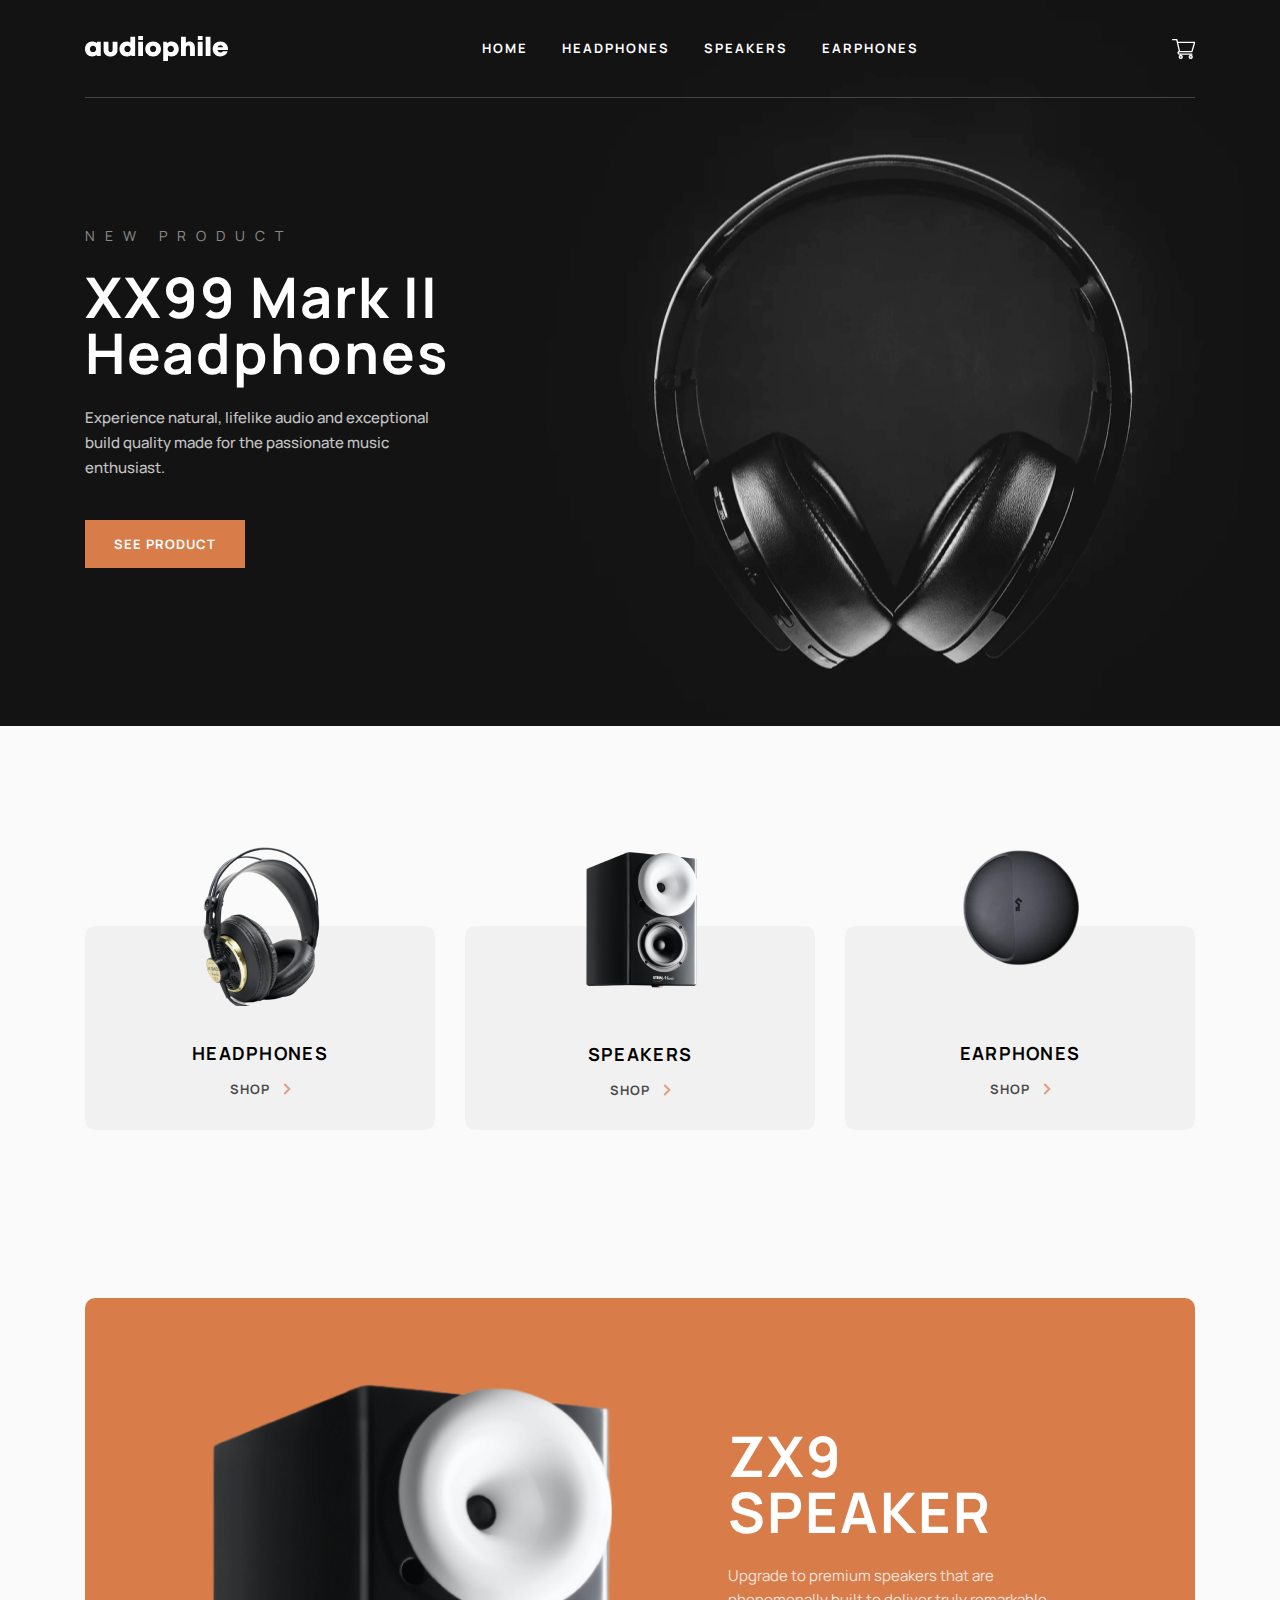
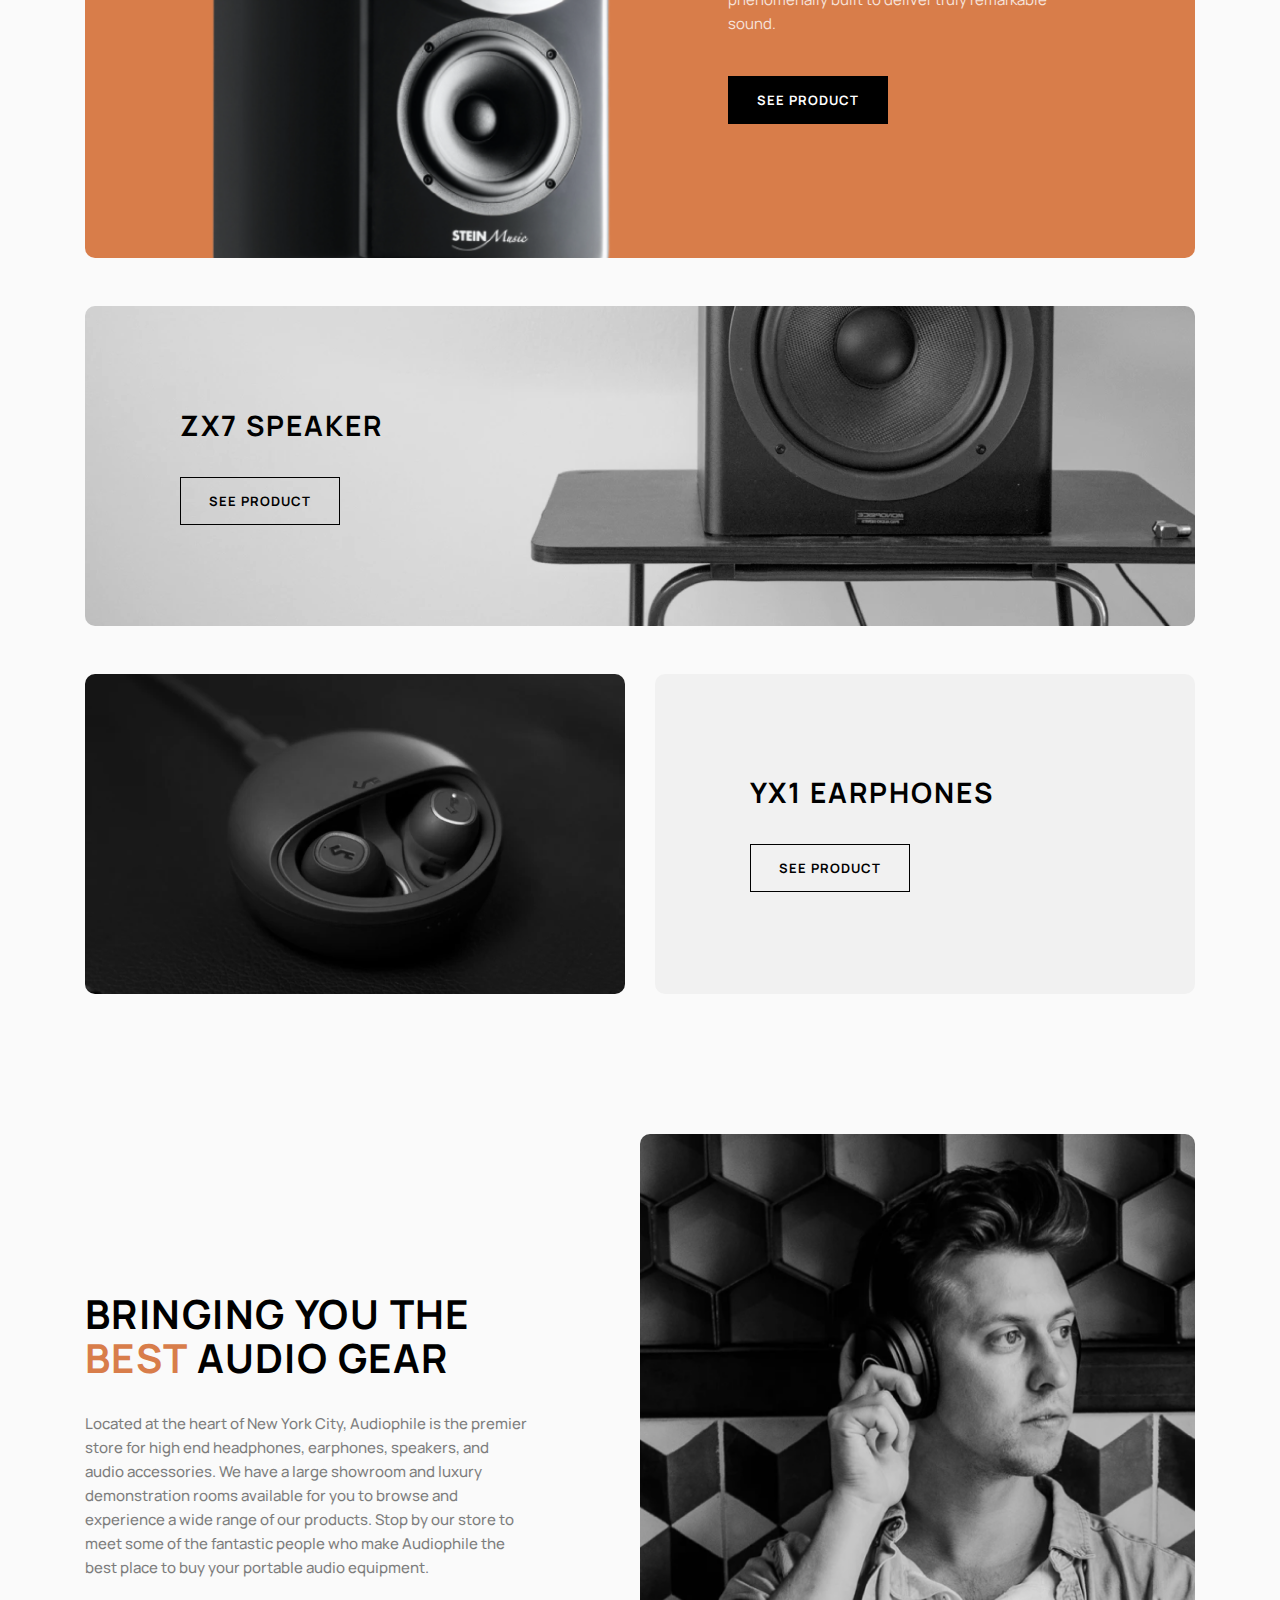
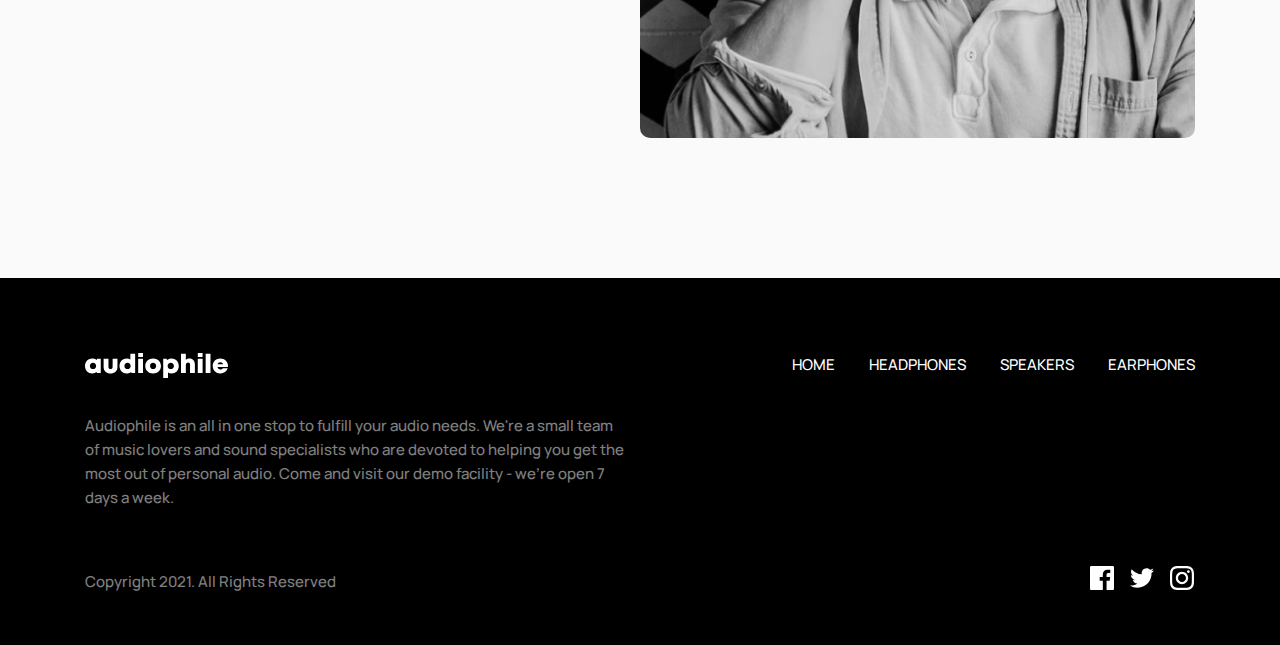
==== index.html @ 37e73914 "headphones page finished" ====
<!DOCTYPE html>
<html lang="en">
<head>
    <meta charset="UTF-8">
    <meta name="viewport" content="width=device-width, initial-scale=1.0">
    <title>Home</title>
    <link rel="stylesheet" href="./css/global.css">
    <link rel="stylesheet" href="./css/index.css">
</head>
<body>
    <!-- HEADER -->
    <header class="header">
        <div class="header-container container">
            <nav class="sitenav">
                <button class="hamburger-btn">
                    <img class="hamburger-btn-img" src="images/svg/hamburger-btn-img.svg" alt="" width="16" height="15" >
                </button>
                <a href="index.html" class="site-logo">
                    <img class="site-logo-img" src="images/svg/site-logo.svg" alt="site logo image" width="143" height="25">
                </a>
                <ul class="sitenav-list">
                    <li class="sitenav-item"><a href="#" class="sitenav-link">Home</a></li>
                    <li class="sitenav-item"><a href="./pages/Headphones/headphones.html" class="sitenav-link">Headphones</a></li>
                    <li class="sitenav-item"><a href="#" class="sitenav-link">Speakers</a></li>
                    <li class="sitenav-item"><a href="#" class="sitenav-link">Earphones</a></li>
                </ul>
                <button class="sitenav-btn">
                    <img src="images/svg/sitenav-btn-img.svg" alt="" width="23" height="20">
                </button>
            </nav>
            <hr class="site-divider">
            <div class="header-hero">
                <p class="header-hero-title">NEW PRODUCT</p>
                <h1 class="header-hero-heading">XX99 Mark II Headphones</h1>
                <p class="header-hero-text">Experience natural, lifelike audio and exceptional build quality made for the passionate music enthusiast.</p>
                <a href="#" class="header-hero-btn btn">See Product</a>
            </div>
        </div>
    </header>
    <!-- MAIN -->
    <main class="main">
        <div class="main-container container">
            <section class="cards">
                <div class="cards-item">
                    <img src="images/png/cards-headphones-img.png" alt="cards item image" class="cards-item-img">
                    <h6 class="cards-item-title">HEADPHONES</h6>
                    <a href="#" class="cards-item-btn shop-btn">Shop <img src="images/svg/shop-btn-arrow-img.svg" alt=""></a>
                </div>
                <div class="cards-item">
                    <img src="images/png/cards-speakers-img.png" alt="cards item image" class="cards-item-img">
                    <h6 class="cards-item-title">SPEAKERS</h6>
                    <a href="#" class="cards-item-btn shop-btn">Shop <img src="images/svg/shop-btn-arrow-img.svg" alt=""></a>
                </div>
                <div class="cards-item">
                    <img src="images/png/cards-earphones-img.png" alt="cards item image" class="cards-item-img">
                    <h6 class="cards-item-title">EARPHONES</h6>
                    <a href="#" class="cards-item-btn shop-btn">Shop <img src="images/svg/shop-btn-arrow-img.svg" alt=""></a>
                </div>
            </section>
            <section class="ZX9-speaker">
                <img class="ZX9-speaker-img" src="images/png/ZX9-speaker-img.png" alt=""  width="410" height="493">
                <div class="ZX9-speaker-content">
                   <h1 class="ZX9-speaker-content-title">ZX9 SPEAKER</h1> 
                   <p class="ZX9-speaker-content-text">Upgrade to premium speakers that are phenomenally built to deliver truly remarkable sound.</p>
                   <a href="#" class="ZX9-speaker-content-btn btn">See Product</a>
                </div>
            </section>
            <section class="ZX7-speaker">
                <h4 class="ZX7-speaker-title">ZX7 SPEAKER</h4>
                <a href="#" class="ZX7-speaker-btn btn">See Product</a>
            </section>
            <section class="YX1-earphones">
                <img class="YX1-earphones-img" src="images/png/YX1-earphones-img.png" alt="">
                <img class="YX1-earphones-img-small" src="images/png/YX1-earphones-img-small.png" alt="">
                <div class="YX1-earphones-content">
                    <h4 class="YX1-earphones-title">YX1 EARPHONES</h4>
                    <a href="#" class="YX1-earphones-btn btn">See Product</a>
                </div>
            </section>
            <section class="best-audio-gear">
                <div class="best-audio-gear-content">
                    <h2 class="best-audio-gear-content-title">Bringing you the <span>best</span> audio gear</h2>
                    <p class="best-audio-gear-content-text">Located at the heart of New York City, Audiophile is the premier store for high end headphones, earphones, speakers, and audio accessories. We have a large showroom and luxury demonstration rooms available for you to browse and experience a wide range of our products. Stop by our store to meet some of the fantastic people who make Audiophile the best place to buy your portable audio equipment.</p>
                </div>
                <img src="images/png/best-audio-gear-img.png" alt="" class="best-audio-gear-img">
                <img src="images/png/best-audio-gear-tablet-img.png" alt="" class="best-audio-gear-tablet-img">
                <img src="images/png/best-audio-gear-mobile-img.png" alt="" class="best-audio-gear-mobile-img">
            </section>
        </div>
    </main>
    <!-- FOOTER -->
    <footer class="footer">
        <div class="footer-container container">
            <nav class="footernav">
                <a href="#" class="footer-logo">
                    <img src="./images/svg/footer-logo.svg" alt="">
                </a>
                <ul class="footernav-list">
                    <li class="footernav-item"><a href="index.html" class="footer-link">HOME</a></li>
                    <li class="footernav-item"><a href="./pages/Headphones/headphones.html" class="footer-link">HEADPHONES</a></li>
                    <li class="footernav-item"><a href="#" class="footer-link">SPEAKERS</a></li>
                    <li class="footernav-item"><a href="#" class="footer-link">EARPHONES</a></li>
                </ul>
            </nav>
            <p class="footer-text">Audiophile is an all in one stop to fulfill your audio needs. We're a small team of music lovers and sound specialists who are devoted to helping you get the most out of personal audio. Come and visit our demo facility - we’re open 7 days a week.</p>
            <div class="footer-bottom">
                <p class="footer-copyright">Copyright 2021. All Rights Reserved</p>
                <div class="footer-social">
                    <a href="#" class="footer-social-link">
                        <svg width="24" height="24" viewBox="0 0 24 24" fill="none" xmlns="http://www.w3.org/2000/svg">
                        <path d="M22.675 0H1.325C0.593 0 0 0.593 0 1.325V22.676C0 23.407 0.593 24 1.325 24H12.82V14.706H9.692V11.084H12.82V8.413C12.82 5.313 14.713 3.625 17.479 3.625C18.804 3.625 19.942 3.724 20.274 3.768V7.008L18.356 7.009C16.852 7.009 16.561 7.724 16.561 8.772V11.085H20.148L19.681 14.707H16.561V24H22.677C23.407 24 24 23.407 24 22.675V1.325C24 0.593 23.407 0 22.675 0Z" fill="white"/>
                        </svg>  
                    </a>
                    <a href="#" class="footer-social-link">
                        <svg width="24" height="20" viewBox="0 0 24 20" fill="none" xmlns="http://www.w3.org/2000/svg">
                        <path d="M24 2.55705C23.117 2.94905 22.168 3.21305 21.172 3.33205C22.189 2.72305 22.97 1.75805 23.337 0.608047C22.386 1.17205 21.332 1.58205 20.21 1.80305C19.313 0.846047 18.032 0.248047 16.616 0.248047C13.437 0.248047 11.101 3.21405 11.819 6.29305C7.728 6.08805 4.1 4.12805 1.671 1.14905C0.381 3.36205 1.002 6.25705 3.194 7.72305C2.388 7.69705 1.628 7.47605 0.965 7.10705C0.911 9.38805 2.546 11.522 4.914 11.997C4.221 12.185 3.462 12.229 2.69 12.081C3.316 14.037 5.134 15.46 7.29 15.5C5.22 17.123 2.612 17.848 0 17.54C2.179 18.937 4.768 19.752 7.548 19.752C16.69 19.752 21.855 12.031 21.543 5.10605C22.505 4.41105 23.34 3.54405 24 2.55705Z" fill="white"/>
                        </svg>
                    </a>
                    <a href="#" class="footer-social-link">
                        <svg width="24" height="24" viewBox="0 0 24 24" fill="none" xmlns="http://www.w3.org/2000/svg">
                        <path fill-rule="evenodd" clip-rule="evenodd" d="M12 0C8.741 0 8.333 0.014 7.053 0.072C2.695 0.272 0.273 2.69 0.073 7.052C0.014 8.333 0 8.741 0 12C0 15.259 0.014 15.668 0.072 16.948C0.272 21.306 2.69 23.728 7.052 23.928C8.333 23.986 8.741 24 12 24C15.259 24 15.668 23.986 16.948 23.928C21.302 23.728 23.73 21.31 23.927 16.948C23.986 15.668 24 15.259 24 12C24 8.741 23.986 8.333 23.928 7.053C23.732 2.699 21.311 0.273 16.949 0.073C15.668 0.014 15.259 0 12 0ZM12 2.163C15.204 2.163 15.584 2.175 16.85 2.233C20.102 2.381 21.621 3.924 21.769 7.152C21.827 8.417 21.838 8.797 21.838 12.001C21.838 15.206 21.826 15.585 21.769 16.85C21.62 20.075 20.105 21.621 16.85 21.769C15.584 21.827 15.206 21.839 12 21.839C8.796 21.839 8.416 21.827 7.151 21.769C3.891 21.62 2.38 20.07 2.232 16.849C2.174 15.584 2.162 15.205 2.162 12C2.162 8.796 2.175 8.417 2.232 7.151C2.381 3.924 3.896 2.38 7.151 2.232C8.417 2.175 8.796 2.163 12 2.163ZM5.838 12C5.838 8.597 8.597 5.838 12 5.838C15.403 5.838 18.162 8.597 18.162 12C18.162 15.404 15.403 18.163 12 18.163C8.597 18.163 5.838 15.403 5.838 12ZM12 16C9.791 16 8 14.21 8 12C8 9.791 9.791 8 12 8C14.209 8 16 9.791 16 12C16 14.21 14.209 16 12 16ZM16.965 5.595C16.965 4.8 17.61 4.155 18.406 4.155C19.201 4.155 19.845 4.8 19.845 5.595C19.845 6.39 19.201 7.035 18.406 7.035C17.61 7.035 16.965 6.39 16.965 5.595Z" fill="white"/>
                        </svg> 
                    </a>
                </div>
            </div>
        </div>
    </footer>

    <script src="js/app.js"></script>
</body>
</html>
---- css/global.css ----
/* noramlize m*/
/*! normalize.css v8.0.1 | MIT License | github.com/necolas/normalize.css */

/* Document
   ========================================================================== */

/**
 * 1. Correct the line height in all browsers.
 * 2. Prevent adjustments of font size after orientation changes in iOS.
 */

html {
  line-height: 1.15; /* 1 */
  -webkit-text-size-adjust: 100%; /* 2 */
}

/* Sections
     ========================================================================== */

/**
   * Remove the margin in all browsers.
   */

body {
  margin: 0;
}

/**
   * Render the `main` element consistently in IE.
   */

main {
  display: block;
}

/**
   * Correct the font size and margin on `h1` elements within `section` and
   * `article` contexts in Chrome, Firefox, and Safari.
   */

h1 {
  font-size: 2em;
  margin: 0.67em 0;
}

/* Grouping content
     ========================================================================== */

/**
   * 1. Add the correct box sizing in Firefox.
   * 2. Show the overflow in Edge and IE.
   */

hr {
  box-sizing: content-box; /* 1 */
  height: 0; /* 1 */
  overflow: visible; /* 2 */
}

/**
   * 1. Correct the inheritance and scaling of font size in all browsers.
   * 2. Correct the odd `em` font sizing in all browsers.
   */

pre {
  font-family: monospace, monospace; /* 1 */
  font-size: 1em; /* 2 */
}

/* Text-level semantics
     ========================================================================== */

/**
   * Remove the gray background on active links in IE 10.
   */

a {
  background-color: transparent;
}

/**
   * 1. Remove the bottom border in Chrome 57-
   * 2. Add the correct text decoration in Chrome, Edge, IE, Opera, and Safari.
   */

abbr[title] {
  border-bottom: none; /* 1 */
  text-decoration: underline; /* 2 */
  text-decoration: underline dotted; /* 2 */
}

/**
   * Add the correct font weight in Chrome, Edge, and Safari.
   */

b,
strong {
  font-weight: bolder;
}

/**
   * 1. Correct the inheritance and scaling of font size in all browsers.
   * 2. Correct the odd `em` font sizing in all browsers.
   */

code,
kbd,
samp {
  font-family: monospace, monospace; /* 1 */
  font-size: 1em; /* 2 */
}

/**
   * Add the correct font size in all browsers.
   */

small {
  font-size: 80%;
}

/**
   * Prevent `sub` and `sup` elements from affecting the line height in
   * all browsers.
   */

sub,
sup {
  font-size: 75%;
  line-height: 0;
  position: relative;
  vertical-align: baseline;
}

sub {
  bottom: -0.25em;
}

sup {
  top: -0.5em;
}

/* Embedded content
     ========================================================================== */

/**
   * Remove the border on images inside links in IE 10.
   */

img {
  border-style: none;
}

/* Forms
     ========================================================================== */

/**
   * 1. Change the font styles in all browsers.
   * 2. Remove the margin in Firefox and Safari.
   */

button,
input,
optgroup,
select,
textarea {
  font-family: inherit; /* 1 */
  font-size: 100%; /* 1 */
  line-height: 1.15; /* 1 */
  margin: 0; /* 2 */
}

/**
   * Show the overflow in IE.
   * 1. Show the overflow in Edge.
   */

button,
input {
  /* 1 */
  overflow: visible;
}

/**
   * Remove the inheritance of text transform in Edge, Firefox, and IE.
   * 1. Remove the inheritance of text transform in Firefox.
   */

button,
select {
  /* 1 */
  text-transform: none;
}

/**
   * Correct the inability to style clickable types in iOS and Safari.
   */

button,
[type="button"],
[type="reset"],
[type="submit"] {
  -webkit-appearance: button;
}

/**
   * Remove the inner border and padding in Firefox.
   */

button::-moz-focus-inner,
[type="button"]::-moz-focus-inner,
[type="reset"]::-moz-focus-inner,
[type="submit"]::-moz-focus-inner {
  border-style: none;
  padding: 0;
}

/**
   * Restore the focus styles unset by the previous rule.
   */

button:-moz-focusring,
[type="button"]:-moz-focusring,
[type="reset"]:-moz-focusring,
[type="submit"]:-moz-focusring {
  outline: 1px dotted ButtonText;
}

/**
   * Correct the padding in Firefox.
   */

fieldset {
  padding: 0.35em 0.75em 0.625em;
}

/**
   * 1. Correct the text wrapping in Edge and IE.
   * 2. Correct the color inheritance from `fieldset` elements in IE.
   * 3. Remove the padding so developers are not caught out when they zero out
   *    `fieldset` elements in all browsers.
   */

legend {
  box-sizing: border-box; /* 1 */
  color: inherit; /* 2 */
  display: table; /* 1 */
  max-width: 100%; /* 1 */
  padding: 0; /* 3 */
  white-space: normal; /* 1 */
}

/**
   * Add the correct vertical alignment in Chrome, Firefox, and Opera.
   */

progress {
  vertical-align: baseline;
}

/**
   * Remove the default vertical scrollbar in IE 10+.
   */

textarea {
  overflow: auto;
}

/**
   * 1. Add the correct box sizing in IE 10.
   * 2. Remove the padding in IE 10.
   */

[type="checkbox"],
[type="radio"] {
  box-sizing: border-box; /* 1 */
  padding: 0; /* 2 */
}

/**
   * Correct the cursor style of increment and decrement buttons in Chrome.
   */

[type="number"]::-webkit-inner-spin-button,
[type="number"]::-webkit-outer-spin-button {
  height: auto;
}

/**
   * 1. Correct the odd appearance in Chrome and Safari.
   * 2. Correct the outline style in Safari.
   */

[type="search"] {
  -webkit-appearance: textfield; /* 1 */
  outline-offset: -2px; /* 2 */
}

/**
   * Remove the inner padding in Chrome and Safari on macOS.
   */

[type="search"]::-webkit-search-decoration {
  -webkit-appearance: none;
}

/**
   * 1. Correct the inability to style clickable types in iOS and Safari.
   * 2. Change font properties to `inherit` in Safari.
   */

::-webkit-file-upload-button {
  -webkit-appearance: button; /* 1 */
  font: inherit; /* 2 */
}

/* Interactive
     ========================================================================== */

/*
   * Add the correct display in Edge, IE 10+, and Firefox.
   */

details {
  display: block;
}

/*
   * Add the correct display in all browsers.
   */

summary {
  display: list-item;
}

/* Misc
     ========================================================================== */

/**
   * Add the correct display in IE 10+.
   */

template {
  display: none;
}

/**
   * Add the correct display in IE 10.
   */

[hidden] {
  display: none;
}

/* GLOBAL CSS START */

/* manrope-regular - latin */
@font-face {
  font-display: swap;
  font-family: "Manrope";
  font-style: normal;
  font-weight: 400;
  src: url("../fonts/manrope-v14-latin-regular.woff2") format("woff2");
}
/* manrope-500 - latin */
@font-face {
  font-display: swap;
  font-family: "Manrope";
  font-style: normal;
  font-weight: 500;
  src: url("../fonts/manrope-v14-latin-500.woff2") format("woff2");
}
/* manrope-700 - latin */
@font-face {
  font-display: swap;
  font-family: "Manrope";
  font-style: normal;
  font-weight: 700;
  src: url("../fonts/manrope-v14-latin-700.woff2") format("woff2");
}

/* ROOT */

:root {
  --dark-brown-color: #d87d4a;
  --dark-black-color: #101010;
  --pink-color: #f1f1f1;
  --dark-white: #fafafa;
  --brown-color: #fbaf85;
  --white-color: #ffffff;
  --black-color: #000000;

  --main-fs: 1.5rem;
  --main-lh: 1.6;
  --main-font: "Manrope";

  --h1-fs: 5.6rem;
  --h1-lh: 1;
  --h1-fw: 700;
  --h1-ls: 2px;

  --h2-fs: 4rem;
  --h2-lh: 1.1;
  --h2-fw: 700;
  --h2-ls: 1.43px;

  --h3-fs: 3.2rem;
  --h3-lh: 1.1;
  --h3-fw: 700;
  --h3-ls: 1.14px;

  --h4-fs: 2.8rem;
  --h4-lh: 1.35;
  --h4-fw: 700;
  --h4-ls: 2px;

  --h5-fs: 2.4rem;
  --h5-lh: 1.3;
  --h5-fw: 700;
  --h5-ls: 1.71px;

  --h6-fs: 1.8rem;
  --h6-lh: 1.3;
  --h6-fw: 700;
  --h6-ls: 1.29px;
}

/* global pm*/
*::after,
*::before,
* {
  margin: 0;
  padding: 0;
  box-sizing: border-box;
}

html {
  height: 100%;
  font-size: 62.5%; /* 10px */
  scroll-behavior: smooth;
}

ul,
ol {
  list-style: none;
}

a {
  text-decoration: none;
  display: inline-block;
}

img {
  display: flex;
  object-fit: cover;
}

h1,
h2,
h3,
h4,
h5,
h6 {
  margin: 0;
}

h1 {
  font-size: var(--h1-fs);
  font-weight: var(--h1-fw);
  line-height: var(--h1-lh);
  letter-spacing: var(--h1-ls);
}

h2 {
  font-size: var(--h2-fs);
  font-weight: var(--h2-fw);
  line-height: var(--h2-lh);
  letter-spacing: var(--h2-ls);
}

h3 {
  font-size: var(--h3-fs);
  font-weight: var(--h3-fw);
  line-height: var(--h3-lh);
  letter-spacing: var(--h3-ls);
}

h4 {
  font-size: var(--h4-fs);
  font-weight: var(--h4-fw);
  line-height: var(--h4-lh);
  letter-spacing: var(--h4-ls);
}

h5 {
  font-size: var(--h5-fs);
  font-weight: var(--h5-fw);
  line-height: var(--h5-lh);
  letter-spacing: var(--h5-ls);
}

h6 {
  font-size: var(--h6-fs);
  font-weight: var(--h6-fw);
  line-height: var(--h6-lh);
  letter-spacing: var(--h6-ls);
}

body {
  height: 100%;
  display: flex;
  flex-direction: column;
  font-family: "Manrope", sans-serif;
  font-size: 1.5rem;
  line-height: 1.6;
  font-weight: 500;
  color: var(--black-color);
  background-color: var(--dark-white);
}

.container {
  width: 100%;
  max-width: 1210px;
  margin-left: auto;
  margin-right: auto;
  padding-left: 5rem;
  padding-right: 5rem;
}

.btn {
  display: flex;
  align-items: center;
  justify-content: center;
  width: 160px;
  height: 48px;
  font-size: 1.3rem;
  text-transform: uppercase;
  transition: 0.3s;
  font-weight: 700;
  line-height: 18px;
  letter-spacing: 1px;
  color: var(--white-color);
  border: 1px solid var(--white-color);
}

.shop-btn {
  font-family: "Manrope", sans-serif;
  font-size: 1.3rem;
  font-weight: 700;
  line-height: 18px;
  letter-spacing: 1px;
  color: var(--black-color);
  opacity: 70%;
  text-transform: uppercase;
  display: flex;
  align-items: center;
  justify-content: center;
  gap: 1.3rem;
  transition: 0.3s;
}

/* GLOBAL CSS END */

/* HEADER START */
.header {
  background-color: #131313;
  height: auto;
  margin-bottom: 20rem;
}

.site-divider {
  width: 100%;
  height: 1px;
  opacity: 0.2;
  color: #ffffff;
  background-color: var(--white-color);
  border: none;
  margin-bottom: 12.8rem;
}

.sitenav {
  display: flex;
  justify-content: space-between;
  align-items: center;
  padding: 3.6rem 0rem;
}

.sitenav-list {
  display: flex;
  gap: 3.4rem;
}

.hamburger-btn {
  background-color: transparent;
  border: none;
  cursor: pointer;
  display: none;
}

.sitenav-link {
  font-size: 1.3rem;
  font-weight: 700;
  line-height: 1.9;
  letter-spacing: 2px;
  color: var(--white-color);
  text-transform: uppercase;
  transition: 0.3s;
}

.sitenav-link:hover {
  color: var(--dark-brown-color);
}

.sitenav-btn {
  background-color: transparent;
  border: none;
  cursor: pointer;
}
/* HEADER END */

.active {
  color: var(--dark-brown-color);
}

/* Main start */

.cards {
  display: flex;
  justify-content: space-between;
  align-items: center;
  gap: 3rem;
  margin-bottom: 16.8rem;
}
.cards-item {
  width: 350px;
  height: 204px;
  top: 80px;
  background-color: var(--pink-color);
  text-align: center;
  border-radius: 1rem;
}

.cards-item-btn:hover{
  opacity: 1;
  color:var(--dark-brown-color) ;
}

.cards-item-img {
  margin: auto;
  margin-top: -8rem;
}

.cards .cards-item:nth-child(1) .cards-item-title {
  margin-top: 3.6rem;
  margin-bottom: 1.5rem;
}
.cards .cards-item:nth-child(2) .cards-item-title {
  margin-top: 5rem;
  margin-bottom: 1.5rem;
}
.cards .cards-item:nth-child(3) .cards-item-title {
  margin-top: 7rem;
  margin-bottom: 1.5rem;
}


.first-product-sample {
  display: flex;
  align-items: center;
  justify-content: space-between;
  margin-top: 10rem;
  margin-bottom: 10rem;
  gap: 2rem;
}

.first-product-sample-img-wrapper{
  display: flex;
  justify-content: center;
  align-items: center;
  border-radius: 1rem;
  width: 100%;
  max-width: 540px;
  height: 560px;
  background-color:var(--pink-color) ;
}

.first-product-sample-content-description {
  color: var(--dark-brown-color);
  font-size: 14px;
  font-weight: 400;
  letter-spacing: 10px;
  text-transform: uppercase;
  margin-bottom: 1.6rem;
}
.first-product-sample-content-title {
  width: 100%;
  max-width: 445px;
  margin-bottom: 3.2rem;
}
.first-product-sample-content-text {
  width: 100%;
  max-width: 445px;
  opacity: 0.5;
  margin-bottom: 5.5rem;
}
.first-product-sample-content-btn {
  background-color: var(--dark-brown-color);
}
.first-product-sample-content-btn:hover{
  background-color: var(--brown-color);
}

.margin-bottom{
  margin-bottom: 20rem;
}

.best-audio-gear {
  display: flex;
  justify-content: space-between;
  align-items: center;
  gap: 3rem;
  margin-bottom: 14rem;
}

.best-audio-gear-content-title {
  width: 100%;
  max-width: 400px;
  text-transform: uppercase;
  margin-bottom: 3.2rem;
}

.best-audio-gear-content-title span{
  color:var(--dark-brown-color) ;
}
.best-audio-gear-content-text {
  width: 100%;
  max-width: 445px;
  opacity: 0.5;
}
.best-audio-gear-img {
  border-radius: 1rem;
  width: 50%;
}

.best-audio-gear-tablet-img{
  display: none;
}

.best-audio-gear-mobile-img{
  display: none;
}

/* Main end */

/* FOOTER START */
.footer {
  background-color: var(--black-color);
}
.footer-container {
  padding-top: 7.5rem;
  padding-bottom: 4.8rem;
}
.footernav {
  display: flex;
  justify-content: space-between;
  margin-bottom: 3.6rem;
}

.footernav-list {
  display: flex;
  gap: 3.4rem;
}

.footer-link {
  color: var(--white-color);
  transition: 0.3s;
}

.footer-link:hover {
  color: var(--dark-brown-color);
}

.footer-text {
  color: var(--white-color);
  width: 100%;
  max-width: 540px;
  opacity: 0.5;
  margin-bottom: 5.6rem;
}

.footer-bottom {
  display: flex;
  align-items: center;
  justify-content: space-between;
}

.footer-social {
  width: 105px;
  display: flex;
  align-items: center;
  gap: 1.6rem;
}

.footer-social-link:hover svg path {
  fill: var(--dark-brown-color);
}

.footer-copyright {
  color: var(--white-color);
  opacity: 0.5;
  width: 100%;
  max-width: 540px;
}
/* FOOTER END */

@media screen and (max-width: 945px) {
  .first-product-sample-img-wrapper{
    width: 70%;
  }
}

@media screen and (max-width: 768px) {
  .container {
    padding-left: 4rem;
    padding-right: 4rem;
  }
  .sitenav {
    justify-content: left;
  }
  .sitenav-list {
    display: none;
  }
  .sitenav-btn {
    margin-left: auto;
  }
  .hamburger-btn {
    display: block;
    margin-right: 4.2rem;
  }
  .header-hero {
    display: flex;
    flex-direction: column;
    align-items: center;
  }
  .header-container {
    background-position: center center;
  }
  .header-hero-heading,
  .header-hero-title,
  .header-hero-text {
    text-align: center;
  }
  .cards{
    gap: 1rem;
  }
  .footer-container {
    padding-top: 6rem;
    padding-bottom: 4.6rem;
  }
  .footernav {
    flex-direction: column;
    gap: 3.2rem;
  }
  .footer-link {
    font-size: 1.3rem;
  }
  .footer-text {
    max-width: 689px;
  }
  .first-product-sample{
    flex-direction: column;
    margin: 6rem 0rem;
    gap: 5rem;
  }
  .column-reverse{
    flex-direction: column-reverse;
  }
  .first-product-sample-img-wrapper{
    width: 100%;
    max-width: 100%;
    height: 352px;
  }
  .first-product-sample-content{
    text-align: center;
  }
  .first-product-sample-content-title{
    margin: auto;
    margin-bottom: 3.2rem;
  }
  .first-product-sample-content-text{
    max-width: 572px;
    margin-bottom: 2.4rem;
  }
  .first-product-sample-content-btn{
    margin: auto;
  }
  .margin-bottom{
    margin-bottom: 20rem;
  }
  .best-audio-gear{
    flex-direction: column-reverse;
    margin-bottom: 9.6rem;
  }
  .best-audio-gear-img{
    display: none;
  }
  .best-audio-gear-tablet-img{
    display: block;
    width: 100%;
    border-radius: 1rem;
    margin-bottom: 2rem;
  }
  .best-audio-gear-content-title {
    width: 100%;
    max-width: 573px;
    text-align: center;
    margin: auto;
    margin-bottom: 3.2rem;
  }
  .best-audio-gear-content-text{
    text-align: center;
    margin: auto;
    max-width: 573px;
  }
}

@media screen and (max-width: 620px) {
  .cards{
    flex-direction: column;
  }
  .cards-item{
    margin-bottom: 10rem;
  }
}

@media screen and (max-width: 576px) {
  .container {
    padding-left: 2.5rem;
    padding-right: 2.5rem;
  }
}

@media screen and (max-width: 430px) {
  .cards{
    margin-bottom: 2rem;
  }
  .footer-container {
    padding-top: 5.2rem;
    padding-bottom: 3.8rem;
  }

  .footer-logo {
    margin-left: auto;
    margin-right: auto;
  }

  .footernav-list {
    flex-direction: column;
    gap: 1.6rem;
    text-align: center;
  }
  .footer-text {
    max-width: 327px;
    text-align: center;
    margin: auto;
    margin-bottom: 4.8rem;
  }
  .footer-bottom {
    flex-direction: column;
  }
  .footer-copyright {
    text-align: center;
    margin-bottom: 4.8rem;
  }
}

@media screen and (max-width: 405px) {
  .site-logo {
    margin-left: auto;
    margin-right: auto;
  }
  .cards-item{
    width: 100%;
  }
  .cards{
    margin-bottom: 5rem;
  }
  .best-audio-gear-tablet-img{
    display: none;
  }
  .best-audio-gear-mobile-img{
    border-radius: 1rem;
    display: block;
    margin-bottom: 3rem;
    width: 100%;
  }
  .best-audio-gear-content-title{
    font-size: 2.8rem;
  }
  .best-audio-gear-content-text{
    max-width: 327px;
  }
}
---- css/index.css ----
:root {
  --dark-brown-color: #d87d4a;
  --dark-black-color: #101010;
  --pink-color: #f1f1f1;
  --dark-white: #fafafa;
  --brown-color: #fbaf85;
  --white-color: #ffffff;
  --black-color: #000000;

  --main-fs: 1.5rem;
  --main-lh: 1.6;
  --main-font: "Manrope";

  --h1-fs: 5.6rem;
  --h1-lh: 1;
  --h1-fw: 700;
  --h1-ls: 2px;

  --h2-fs: 4rem;
  --h2-lh: 1.1;
  --h2-fw: 700;
  --h2-ls: 1.43px;

  --h3-fs: 3.2rem;
  --h3-lh: 1.1;
  --h3-fw: 700;
  --h3-ls: 1.14px;

  --h4-fs: 2.8rem;
  --h4-lh: 1.35;
  --h4-fw: 700;
  --h4-ls: 2px;

  --h5-fs: 2.4rem;
  --h5-lh: 1.3;
  --h5-fw: 700;
  --h5-ls: 1.71px;

  --h6-fs: 1.8rem;
  --h6-lh: 1.3;
  --h6-fw: 700;
  --h6-ls: 1.29px;
}

main {
  flex-grow: 1;
}

.header {
  background-color: #131313;
  height: auto;
  margin-bottom: 20rem;
}

.header-container {
  background: url(../images/png/header-hero-img.png);
  background-repeat: no-repeat;
  background-position: center right;
  padding-bottom: 15.8rem;
}

.header-hero-title {
  font-size: 1.4rem;
  font-weight: 400;
  line-height: 19px;
  letter-spacing: 10px;
  opacity: 0.5;
  color: var(--white-color);
  margin-bottom: 2.4rem;
}
.header-hero-heading {
  color: var(--white-color);
  width: 100%;
  max-width: 396px;
  margin-bottom: 2.4rem;
}
.header-hero-text {
  font-weight: 500;
  line-height: 25px;
  width: 100%;
  max-width: 349px;
  opacity: 75%;
  color: var(--white-color);
  margin-bottom: 4rem;
}
.header-hero-btn {
  background-color: var(--dark-brown-color);
  border: none;
  font-size: 1.3rem;
  font-weight: 700;
  line-height: 18px;
  letter-spacing: 1px;
  text-transform: uppercase;
  transition: 0.3s;
}

.header-hero-btn:hover {
  background-color: var(--brown-color);
}


.ZX9-speaker{
  display: flex;
  justify-content: space-evenly;
  width: 100%;
  height: 560px;
  background-color:var(--dark-brown-color) ;
  border-radius: 1rem;
  margin-bottom: 4.8rem;
}

.ZX9-speaker-img{
  margin-top: 6.7rem;
}

.ZX9-speaker-content{
  width: 100%;
  max-width: 350px;
  margin-top: 13rem;
}
.ZX9-speaker-content-title {
  color: var(--white-color);
  margin-bottom: 2.4rem;
}
.ZX9-speaker-content-text {
  opacity: 80%;
  color: var(--white-color);
  margin-bottom: 4rem;
  font-weight: 400;
}
.ZX9-speaker-content-btn {
  background-color: var(--black-color);
  border: none;
}

.ZX9-speaker-content-btn:hover{
  background-color: #4C4C4C;
}

.ZX7-speaker {
  width: 100%;
  height: 320px;
  background: url(../images/png/ZX7-speaker-bg.png);
  background-repeat: no-repeat;
  background-position: center;
  display: flex;
  flex-direction: column;
  border-radius: 1rem;
  justify-content: center;
  padding-left: 9.5rem;
  margin-bottom: 4.8rem;
}
.ZX7-speaker-title {
  margin-bottom: 3.2rem;
}
.ZX7-speaker-btn {
  border: 1px solid var(--black-color);
  color: var(--black-color);
}
.ZX7-speaker-btn:hover{
  background-color: var(--black-color);
  color: var(--white-color);
}

.YX1-earphones {
  display: flex;
  justify-content: space-between;
  margin-bottom: 14rem;
}
.YX1-earphones-img {
  border-radius: 1rem;
}

.YX1-earphones-img-small{
  display: none;
}

.YX1-earphones-content {
  width: 100%;
  max-width: 540px;
  height: 320px;
  background-color: var(--pink-color);
  border-radius: 1rem;
  padding-left: 9.5rem;
}
.YX1-earphones-title {
  margin-top: 10rem;
  margin-bottom: 3.2rem;
}
.YX1-earphones-btn {
  border: 1px solid var(--black-color);
  color: var(--black-color);
}
.YX1-earphones-btn:hover{
  background-color: var(--black-color);
  color: var(--white-color);
}


/* -----------------------------Responsive-------------------------- */




@media screen and (max-width: 1050px) {
  .YX1-earphones-img {
    display: none;
  }
  
  .YX1-earphones-img-small{
    display: block;
    margin-right: 3rem;
  }
  .YX1-earphones-content{
    padding-left: 4rem;
  }
}

@media screen and (max-width: 950px) {
  .ZX9-speaker{
    align-items: center;
  }
  .ZX9-speaker-img{
    width: 300px;
    height: 340px;
    margin-top: 0;
  }
  .ZX9-speaker-content{
    margin-top: 0px;
  }
}

@media screen and (max-width: 768px) {
  .sitenav {
    justify-content: left;
  }
  .sitenav-list {
    display: none;
  }
  .sitenav-btn {
    margin-left: auto;
  }
  .hamburger-btn {
    display: block;
    margin-right: 4.2rem;
  }
  .header-hero {
    display: flex;
    flex-direction: column;
    align-items: center;
  }
  .header-container {
    background-position: center center;
  }
  .header-hero-heading,
  .header-hero-title,
  .header-hero-text {
    text-align: center;
  }
  .cards{
    gap: 1rem;
  }
  .ZX9-speaker{
    height: 720px;
    flex-direction: column;
    justify-content: stretch;
  }
  .ZX9-speaker-img{
    width: 200px;
    height: 240px;
    margin-top: 5rem;
    margin-bottom: 6.4rem;
  }
  .ZX9-speaker-content{
    text-align: center;
  }
  .ZX9-speaker-content-btn{
    margin: auto;
  }
  .ZX7-speaker{
    background: url(../images/png/ZX7-speaker-tablet-bg.png);
    background-position: center;
    padding-left: 6.2rem;
  }
  .YX1-earphones-img-small{
    margin-right: 1rem;
  }
  .YX1-earphones-content{
    max-width: 100%;
    text-align: center;
    padding-left: 0;
  }
  .YX1-earphones-btn{
    margin: auto;
  }
  .YX1-earphones {
    margin-bottom: 9.6rem;
  }
}

@media screen and (max-width: 655px) {
  .YX1-earphones{
    flex-direction: column;
  }
  .YX1-earphones-img-small{
    display: none;
  }
  .YX1-earphones-img{
    display: block;
    margin-bottom: 2.4rem;
  }
}

@media screen and (max-width: 405px) {
  .site-logo{
    margin-left: auto;
    margin-right: auto;
  }
  .header-hero-heading {
    font-size: 3.6rem;
    letter-spacing: 2.2px;
  }
  .header-hero-text {
    margin-bottom: 2.8rem;
  }
  .cards-item{
    width: 100%;
  }
  .ZX9-speaker{
    height: 600px;
    margin-bottom: 2.4rem;
  }
  .ZX9-speaker-img{
    width: 172px;
    height: 207px;
    margin-top: 5rem;
    margin-bottom: 3.2rem;
  }
  .ZX9-speaker-content-title{
    font-size: 3.6rem;
    max-width: 200px;
    margin: auto;
    margin-bottom: 2.4rem;
  }
  .ZX9-speaker-content-text{
    max-width: 280px;
    margin: auto;
    margin-bottom: 2.4rem;
  }
  .ZX7-speaker{
    background: url(../images/png/ZX7-speaker-mobile-bg.png);
    background-position: center;
    background-repeat: no-repeat;
    background-size: cover;
    padding-left: 2.4rem;
  }
  .YX1-earphones-content{
    height: 200px;
  }
  .YX1-earphones-title{
    margin-top: 4rem;
  }
}

@media screen and (max-width: 375px) {
  .header-container {
    background-size: 580px 600px;
  }
  .header-divider {
    margin-bottom: 11.8rem;
  }
}
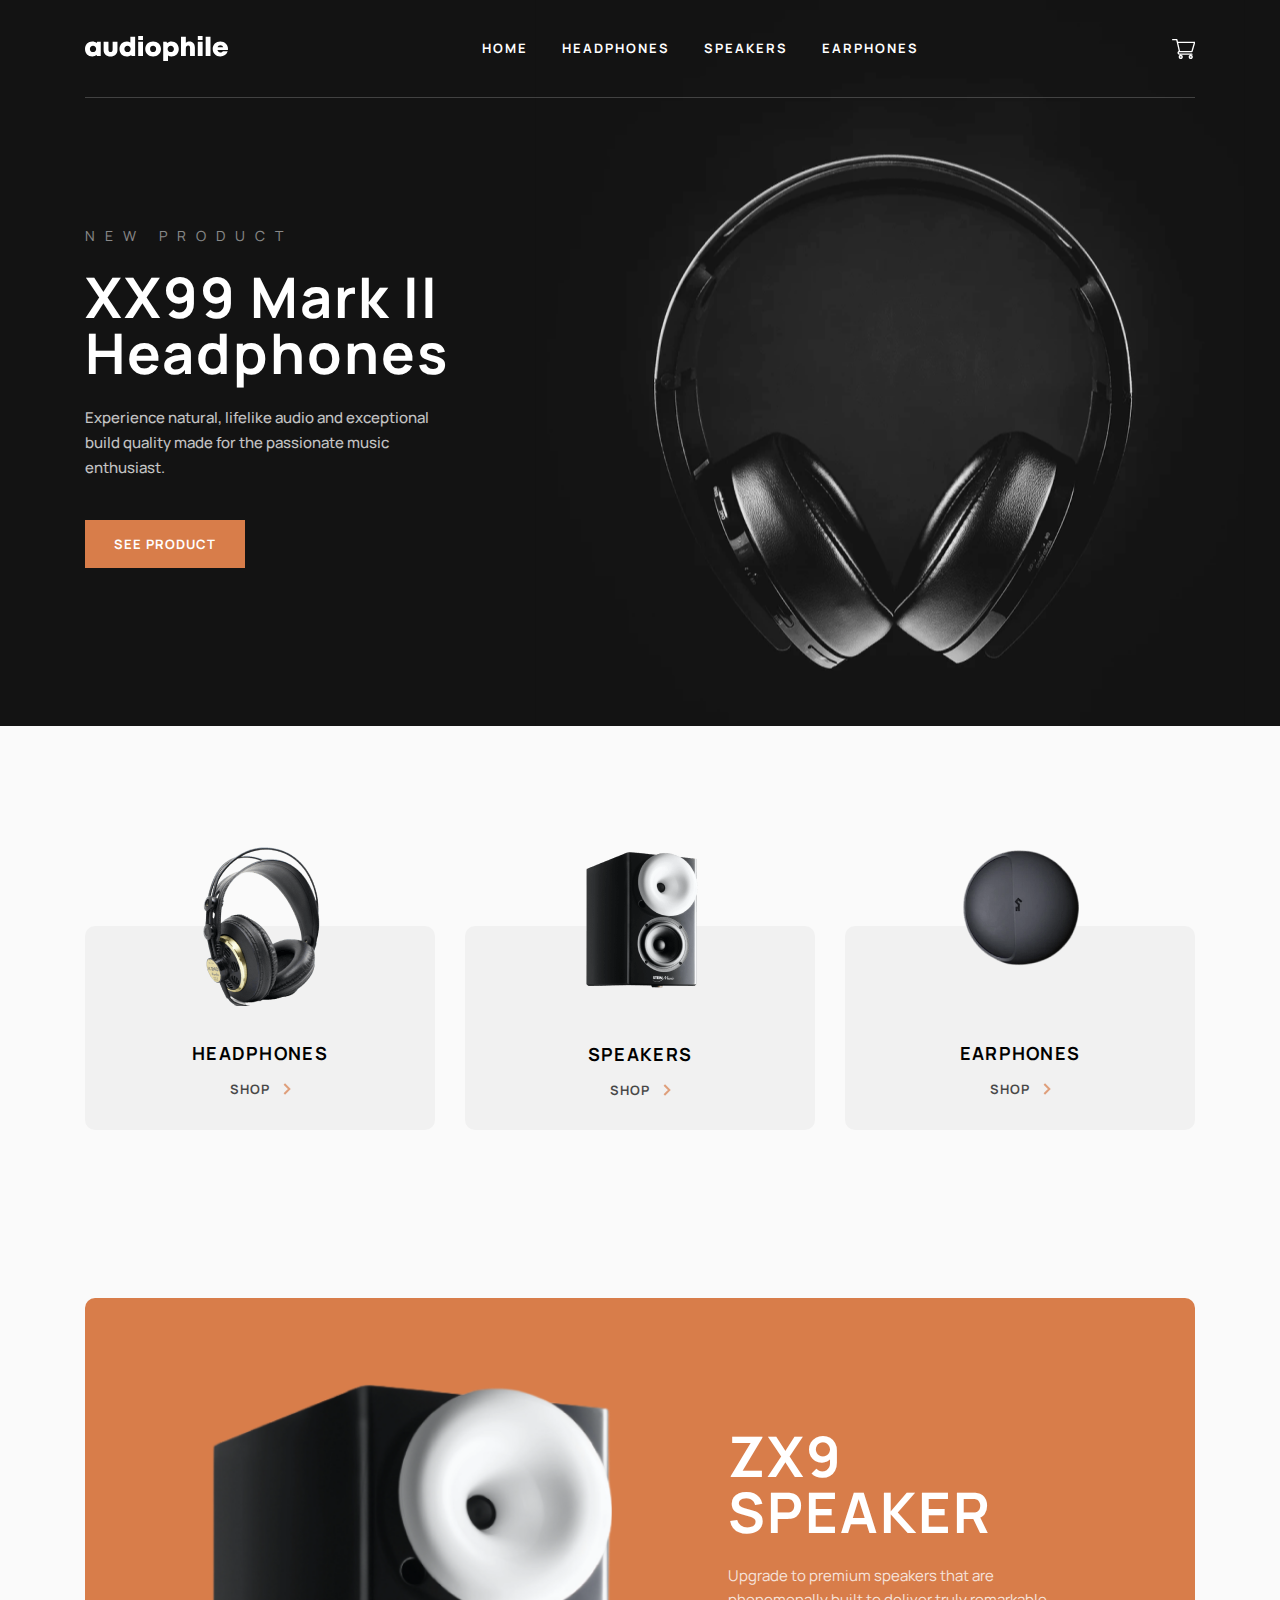
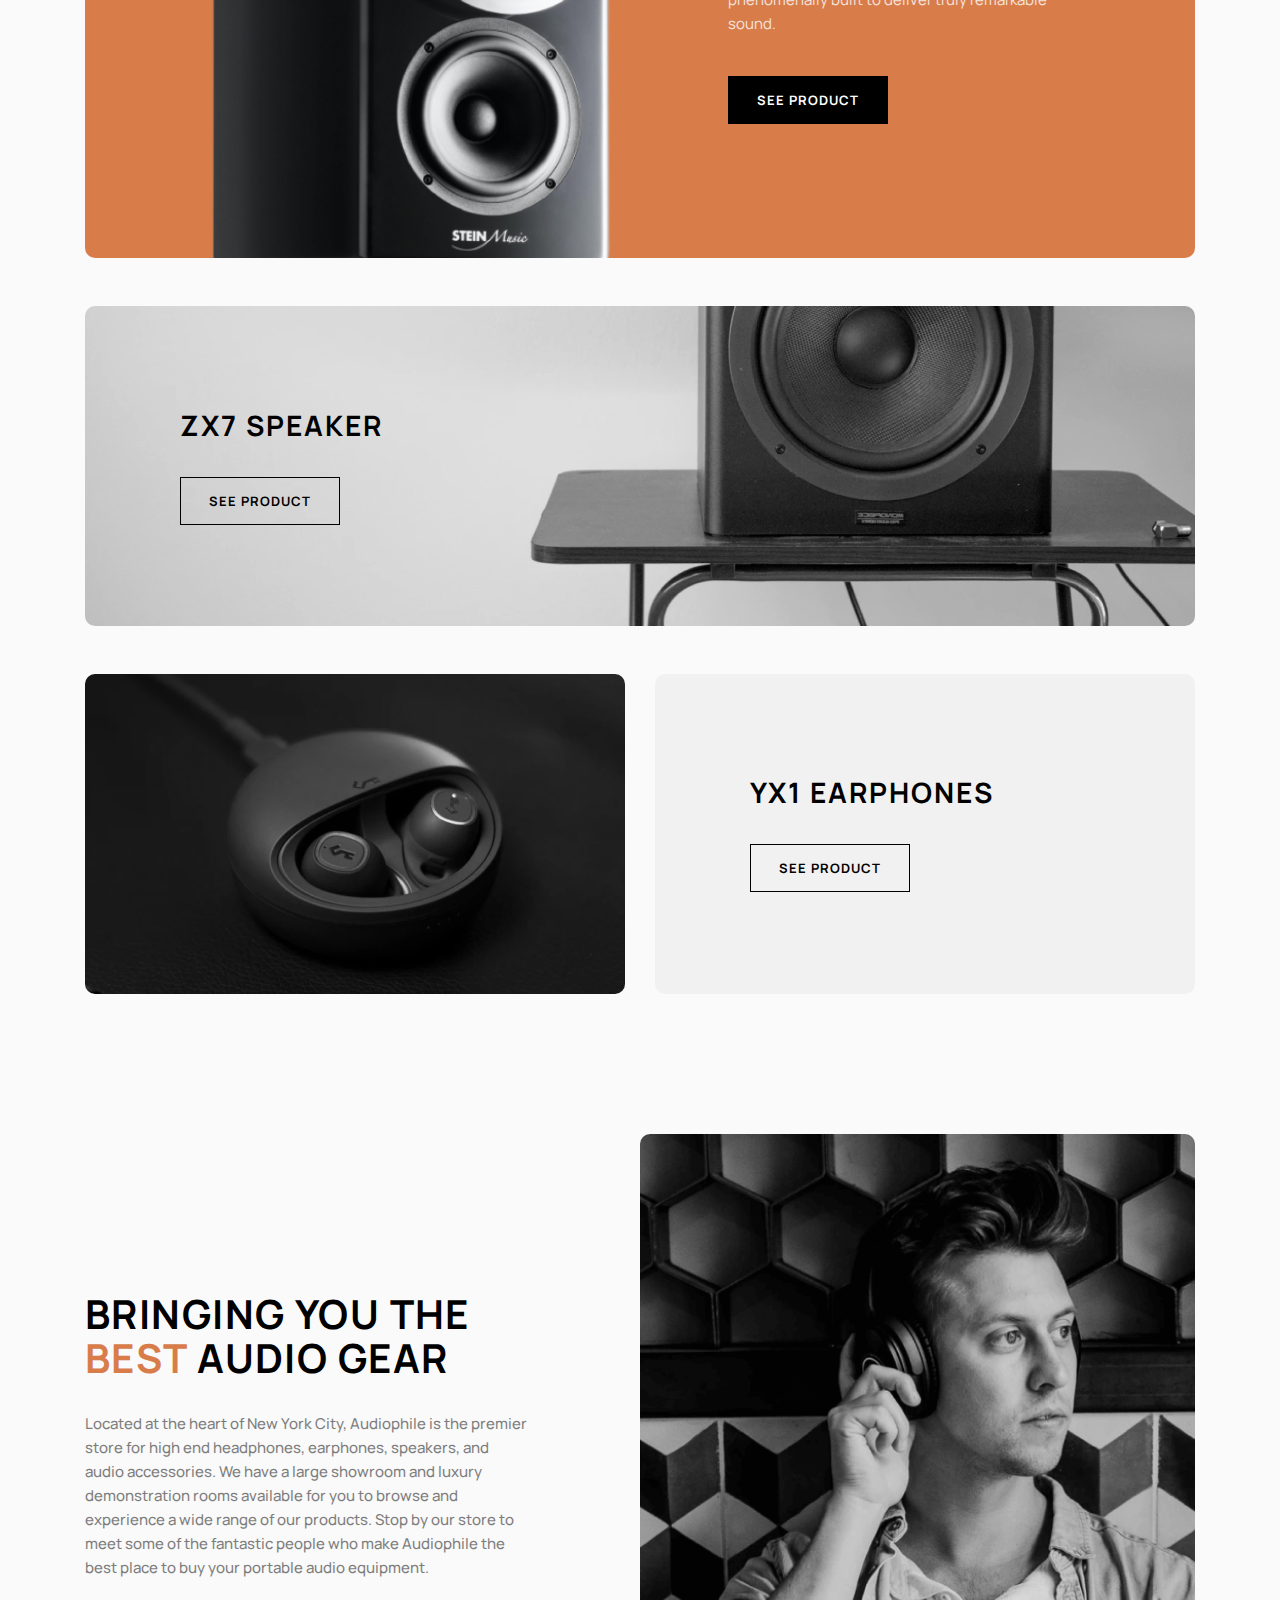
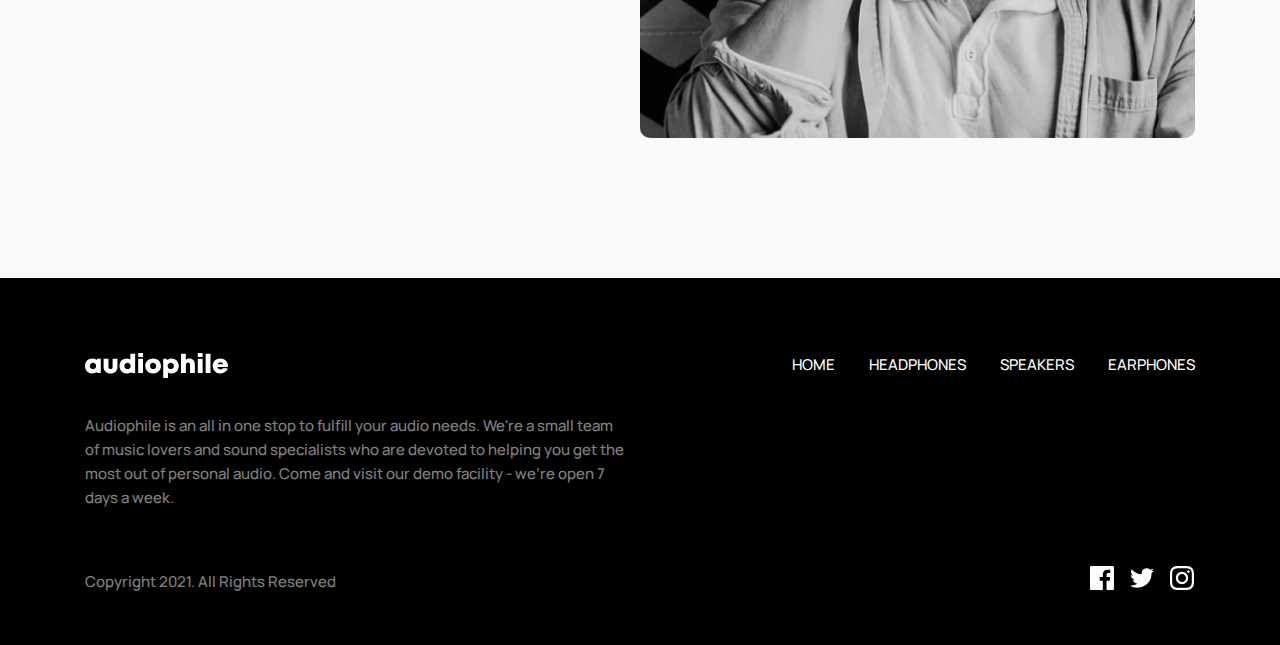
==== commit fc274041: "Some images compessed and Website almost ready" ====
--- a/index.html
+++ b/index.html
@@ -19,42 +19,42 @@
                     <img class="site-logo-img" src="images/svg/site-logo.svg" alt="site logo image" width="143" height="25">
                 </a>
                 <ul class="sitenav-list">
-                    <li class="sitenav-item"><a href="#" class="sitenav-link">Home</a></li>
+                    <li class="sitenav-item"><a href="index.html" class="sitenav-link">Home</a></li>
                     <li class="sitenav-item"><a href="./pages/Headphones/headphones.html" class="sitenav-link">Headphones</a></li>
-                    <li class="sitenav-item"><a href="#" class="sitenav-link">Speakers</a></li>
-                    <li class="sitenav-item"><a href="#" class="sitenav-link">Earphones</a></li>
+                    <li class="sitenav-item"><a href="./pages/Speakers/speakers.html" class="sitenav-link">Speakers</a></li>
+                    <li class="sitenav-item"><a href="./pages/Earphones/earphones.html" class="sitenav-link">Earphones</a></li>
                 </ul>
                 <button class="sitenav-btn">
                     <img src="images/svg/sitenav-btn-img.svg" alt="" width="23" height="20">
                 </button>
             </nav>
-            <hr class="site-divider">
+            <hr class="header-divider divider">
             <div class="header-hero">
                 <p class="header-hero-title">NEW PRODUCT</p>
                 <h1 class="header-hero-heading">XX99 Mark II Headphones</h1>
                 <p class="header-hero-text">Experience natural, lifelike audio and exceptional build quality made for the passionate music enthusiast.</p>
-                <a href="#" class="header-hero-btn btn">See Product</a>
+                <a href="pages/Product-detail/XX99-Mark-II/XX99-mark-II.html" class="header-hero-btn btn">See Product</a>
             </div>
         </div>
     </header>
     <!-- MAIN -->
     <main class="main">
         <div class="main-container container">
-            <section class="cards">
+            <section class="cards m-t">
                 <div class="cards-item">
                     <img src="images/png/cards-headphones-img.png" alt="cards item image" class="cards-item-img">
                     <h6 class="cards-item-title">HEADPHONES</h6>
-                    <a href="#" class="cards-item-btn shop-btn">Shop <img src="images/svg/shop-btn-arrow-img.svg" alt=""></a>
+                    <a href="pages/Headphones/headphones.html" class="cards-item-btn shop-btn">Shop <img src="images/svg/shop-btn-arrow-img.svg" alt=""></a>
                 </div>
                 <div class="cards-item">
                     <img src="images/png/cards-speakers-img.png" alt="cards item image" class="cards-item-img">
                     <h6 class="cards-item-title">SPEAKERS</h6>
-                    <a href="#" class="cards-item-btn shop-btn">Shop <img src="images/svg/shop-btn-arrow-img.svg" alt=""></a>
+                    <a href="pages/Speakers/speakers.html" class="cards-item-btn shop-btn">Shop <img src="images/svg/shop-btn-arrow-img.svg" alt=""></a>
                 </div>
                 <div class="cards-item">
                     <img src="images/png/cards-earphones-img.png" alt="cards item image" class="cards-item-img">
                     <h6 class="cards-item-title">EARPHONES</h6>
-                    <a href="#" class="cards-item-btn shop-btn">Shop <img src="images/svg/shop-btn-arrow-img.svg" alt=""></a>
+                    <a href="pages/Earphones/earphones.html" class="cards-item-btn shop-btn">Shop <img src="images/svg/shop-btn-arrow-img.svg" alt=""></a>
                 </div>
             </section>
             <section class="ZX9-speaker">
@@ -62,19 +62,19 @@
                 <div class="ZX9-speaker-content">
                    <h1 class="ZX9-speaker-content-title">ZX9 SPEAKER</h1> 
                    <p class="ZX9-speaker-content-text">Upgrade to premium speakers that are phenomenally built to deliver truly remarkable sound.</p>
-                   <a href="#" class="ZX9-speaker-content-btn btn">See Product</a>
+                   <a href="pages/Product-detail/ZX9-Speaker/ZX9-Speaker.html" class="ZX9-speaker-content-btn btn">See Product</a>
                 </div>
             </section>
             <section class="ZX7-speaker">
                 <h4 class="ZX7-speaker-title">ZX7 SPEAKER</h4>
-                <a href="#" class="ZX7-speaker-btn btn">See Product</a>
+                <a href="pages/Product-detail/ZX7-Speaker/ZX7-Speaker.html" class="ZX7-speaker-btn btn">See Product</a>
             </section>
             <section class="YX1-earphones">
                 <img class="YX1-earphones-img" src="images/png/YX1-earphones-img.png" alt="">
                 <img class="YX1-earphones-img-small" src="images/png/YX1-earphones-img-small.png" alt="">
                 <div class="YX1-earphones-content">
                     <h4 class="YX1-earphones-title">YX1 EARPHONES</h4>
-                    <a href="#" class="YX1-earphones-btn btn">See Product</a>
+                    <a href="pages/Product-detail/YX1-Earphone/YX1-Earphone.html" class="YX1-earphones-btn btn">See Product</a>
                 </div>
             </section>
             <section class="best-audio-gear">
@@ -98,8 +98,8 @@
                 <ul class="footernav-list">
                     <li class="footernav-item"><a href="index.html" class="footer-link">HOME</a></li>
                     <li class="footernav-item"><a href="./pages/Headphones/headphones.html" class="footer-link">HEADPHONES</a></li>
-                    <li class="footernav-item"><a href="#" class="footer-link">SPEAKERS</a></li>
-                    <li class="footernav-item"><a href="#" class="footer-link">EARPHONES</a></li>
+                    <li class="footernav-item"><a href="./pages/Speakers/speakers.html" class="footer-link">SPEAKERS</a></li>
+                    <li class="footernav-item"><a href="./pages/Earphones/earphones.html" class="footer-link">EARPHONES</a></li>
                 </ul>
             </nav>
             <p class="footer-text">Audiophile is an all in one stop to fulfill your audio needs. We're a small team of music lovers and sound specialists who are devoted to helping you get the most out of personal audio. Come and visit our demo facility - we’re open 7 days a week.</p>
--- a/css/global.css
+++ b/css/global.css
@@ -542,6 +542,26 @@
   border: 1px solid var(--white-color);
 }
 
+.add-to-card-btn {
+  width: 160px;
+  height: 48px;
+  background-color: var(--dark-brown-color);
+  display: flex;
+  align-items: center;
+  justify-content: center;
+  color: var(--white-color);
+  font-size: 13px;
+  font-weight: 700;
+  line-height: normal;
+  letter-spacing: 1px;
+  text-transform: uppercase;
+  transition: 0.3s;
+}
+
+.add-to-card-btn:hover {
+  background-color: var(--brown-color);
+}
+
 .shop-btn {
   font-family: "Manrope", sans-serif;
   font-size: 1.3rem;
@@ -567,14 +587,13 @@
   margin-bottom: 20rem;
 }
 
-.site-divider {
+.divider {
   width: 100%;
   height: 1px;
   opacity: 0.2;
   color: #ffffff;
   background-color: var(--white-color);
   border: none;
-  margin-bottom: 12.8rem;
 }
 
 .sitenav {
@@ -639,9 +658,9 @@
   border-radius: 1rem;
 }
 
-.cards-item-btn:hover{
+.cards-item-btn:hover {
   opacity: 1;
-  color:var(--dark-brown-color) ;
+  color: var(--dark-brown-color);
 }
 
 .cards-item-img {
@@ -661,7 +680,6 @@
   margin-top: 7rem;
   margin-bottom: 1.5rem;
 }
-
 
 .first-product-sample {
   display: flex;
@@ -672,7 +690,7 @@
   gap: 2rem;
 }
 
-.first-product-sample-img-wrapper{
+.first-product-sample-img-wrapper {
   display: flex;
   justify-content: center;
   align-items: center;
@@ -680,7 +698,11 @@
   width: 100%;
   max-width: 540px;
   height: 560px;
-  background-color:var(--pink-color) ;
+  background-color: var(--pink-color);
+}
+
+.first-product-sample-img{
+  width: 60%;
 }
 
 .first-product-sample-content-description {
@@ -695,6 +717,7 @@
   width: 100%;
   max-width: 445px;
   margin-bottom: 3.2rem;
+  text-transform: uppercase;
 }
 .first-product-sample-content-text {
   width: 100%;
@@ -705,11 +728,54 @@
 .first-product-sample-content-btn {
   background-color: var(--dark-brown-color);
 }
-.first-product-sample-content-btn:hover{
+.first-product-sample-content-btn:hover {
   background-color: var(--brown-color);
 }
 
-.margin-bottom{
+.go-back-link {
+  margin-top: 7rem;
+  color: var(--dark-color);
+  opacity: 0.7;
+}
+
+.product-price {
+  margin-bottom: 4rem;
+}
+.add-to-card {
+  display: flex;
+  gap: 1.6rem;
+}
+.add-to-card-number-wrapper {
+  width: 120px;
+  height: 48px;
+  display: flex;
+  justify-content: space-evenly;
+  align-items: center;
+  background-color: var(--pink-color);
+}
+.add-to-card-number-btn {
+  width: 30px;
+  height: 30px;
+  cursor: pointer;
+  font-size: 2rem;
+  border: none;
+}
+
+.add-to-card-number-btn:hover {
+  color: var(--dark-brown-color);
+}
+
+.add-to-card-number {
+  color: var(--black-color);
+  font-size: 13px;
+  font-style: normal;
+  font-weight: 700;
+  line-height: normal;
+  letter-spacing: 1px;
+  text-transform: uppercase;
+}
+
+.margin-bottom {
   margin-bottom: 20rem;
 }
 
@@ -728,8 +794,8 @@
   margin-bottom: 3.2rem;
 }
 
-.best-audio-gear-content-title span{
-  color:var(--dark-brown-color) ;
+.best-audio-gear-content-title span {
+  color: var(--dark-brown-color);
 }
 .best-audio-gear-content-text {
   width: 100%;
@@ -741,13 +807,140 @@
   width: 50%;
 }
 
-.best-audio-gear-tablet-img{
+.best-audio-gear-tablet-img {
   display: none;
 }
 
-.best-audio-gear-mobile-img{
+.best-audio-gear-mobile-img {
   display: none;
 }
+
+.features {
+  display: flex;
+  gap: 10rem;
+  margin-bottom: 5rem;
+}
+
+.features-box {
+  width: 100%;
+  max-width: 350px;
+}
+
+.features-content {
+  width: 100%;
+  max-width: 635px;
+}
+.features-content-title {
+  margin-bottom: 3.2rem;
+  color: var(--black-color);
+}
+.features-content-text {
+  opacity: 0.5;
+}
+
+.features-box-title {
+  text-transform: uppercase;
+  margin-bottom: 3.2rem;
+  color: var(--black-color);
+}
+.features-list {
+  display: flex;
+  flex-direction: column;
+  gap: 0.8rem;
+}
+.features-item {
+  display: flex;
+  gap: 2.4rem;
+}
+
+.features-item span {
+  color: var(--dark-brown-color);
+}
+
+.features-box-text {
+  opacity: 0.5;
+}
+
+.product-images {
+  display: flex;
+  gap: 4rem;
+  margin-bottom: 6em;
+  justify-content: center;
+}
+.product-small-img-wrapper {
+  width: 100%;
+  max-width: 400px;
+  display: flex;
+  flex-direction: column;
+  gap: 4rem;
+}
+.product-small-img {
+  border-radius: 1rem;
+}
+.product-big-img {
+  border-radius: 1rem;
+  width: 53%;
+  height: 100%;
+  margin-top: -5px;
+}
+
+.cards-you-may-like {
+  margin-bottom: 15rem;
+}
+.cards-you-may-like-title {
+  text-align: center;
+  text-transform: uppercase;
+  margin-bottom: 6rem;
+}
+.cards-you-may-like-items {
+  display: flex;
+  justify-content: space-between;
+  gap: 2rem;
+}
+.cards-you-may-like-card {
+  width: 100%;
+  max-width: 330px;
+}
+
+.card-img{
+  width: 50%;
+}
+
+.card-img-wrapper {
+  display: flex;
+  align-items: center;
+  justify-content: center;
+  border-radius: 1rem;
+  height: 318px;
+  background-color: var(--pink-color);
+  margin-bottom: 4rem;
+}
+.card-title {
+  text-align: center;
+  margin-bottom: 3.2rem;
+}
+.see-product {
+  display: flex;
+  align-items: center;
+  justify-content: center;
+  color: var(--white-color);
+  width: 160px;
+  height: 48px;
+  background-color: var(--dark-brown-color);
+  margin: auto;
+  font-size: 13px;
+  font-style: normal;
+  font-weight: 700;
+  line-height: normal;
+  letter-spacing: 1px;
+  text-transform: uppercase;
+  transition: 0.3s;
+}
+
+.see-product:hover {
+  background-color: var(--brown-color);
+}
+
 
 /* Main end */
 
@@ -813,8 +1006,33 @@
 /* FOOTER END */
 
 @media screen and (max-width: 945px) {
-  .first-product-sample-img-wrapper{
+  .first-product-sample-img-wrapper {
     width: 70%;
+  }
+  .features {
+    flex-direction: column;
+  }
+  .features-content {
+    max-width: 100%;
+  }
+  .features-box {
+    display: flex;
+    max-width: 550px;
+    justify-content: space-between;
+    gap: 2rem;
+  }
+  .product-images {
+    flex-direction: column;
+    gap: 2.5rem;
+  }
+  .product-small-img-wrapper {
+    width: 100%;
+    max-width: 100%;
+    gap: 2rem;
+  }
+  .product-big-img {
+    width: 100%;
+    height: 400px;
   }
 }
 
@@ -849,7 +1067,7 @@
   .header-hero-text {
     text-align: center;
   }
-  .cards{
+  .cards {
     gap: 1rem;
   }
   .footer-container {
@@ -866,44 +1084,44 @@
   .footer-text {
     max-width: 689px;
   }
-  .first-product-sample{
+  .first-product-sample {
     flex-direction: column;
     margin: 6rem 0rem;
     gap: 5rem;
   }
-  .column-reverse{
+  .column-reverse {
     flex-direction: column-reverse;
   }
-  .first-product-sample-img-wrapper{
+  .first-product-sample-img-wrapper {
     width: 100%;
     max-width: 100%;
     height: 352px;
   }
-  .first-product-sample-content{
+  .first-product-sample-content {
     text-align: center;
   }
-  .first-product-sample-content-title{
+  .first-product-sample-content-title {
     margin: auto;
     margin-bottom: 3.2rem;
   }
-  .first-product-sample-content-text{
+  .first-product-sample-content-text {
     max-width: 572px;
     margin-bottom: 2.4rem;
   }
-  .first-product-sample-content-btn{
+  .first-product-sample-content-btn {
     margin: auto;
   }
-  .margin-bottom{
+  .margin-bottom {
     margin-bottom: 20rem;
   }
-  .best-audio-gear{
+  .best-audio-gear {
     flex-direction: column-reverse;
     margin-bottom: 9.6rem;
   }
-  .best-audio-gear-img{
+  .best-audio-gear-img {
     display: none;
   }
-  .best-audio-gear-tablet-img{
+  .best-audio-gear-tablet-img {
     display: block;
     width: 100%;
     border-radius: 1rem;
@@ -916,19 +1134,31 @@
     margin: auto;
     margin-bottom: 3.2rem;
   }
-  .best-audio-gear-content-text{
+  .best-audio-gear-content-text {
     text-align: center;
     margin: auto;
     max-width: 573px;
   }
+  .add-to-card {
+    justify-content: center;
+  }
+  .first-product-sample-img{
+    width: 150px;
+    height: 193px;
+  }
 }
 
 @media screen and (max-width: 620px) {
-  .cards{
+  .cards {
     flex-direction: column;
   }
-  .cards-item{
+  .cards-item {
     margin-bottom: 10rem;
+  }
+  .cards-you-may-like-items{
+    flex-direction: column;
+    align-items: center;
+    gap: 5rem;
   }
 }
 
@@ -940,8 +1170,9 @@
 }
 
 @media screen and (max-width: 430px) {
-  .cards{
+  .cards {
     margin-bottom: 2rem;
+    margin-top: 15rem;
   }
   .footer-container {
     padding-top: 5.2rem;
@@ -971,6 +1202,37 @@
     text-align: center;
     margin-bottom: 4.8rem;
   }
+  .first-product-sample {
+    gap: 2.5rem;
+    margin: 3rem auto;
+  }
+  .first-product-sample-content {
+    text-align: left;
+  }
+  .add-to-card {
+    justify-content: left;
+  }
+  .go-back-link {
+    margin-top: 3rem;
+  }
+  .features-content-title {
+    margin-top: 5rem;
+  }
+  .features-box {
+    flex-direction: column;
+  }
+  .features-box-title {
+    margin-bottom: 2rem;
+  }
+  .cards-you-may-like-title{
+    font-size: 2.4rem;
+  }
+  .card-img-wrapper{
+    height: 120px;
+  }
+  .card-img{
+    width: 20%;
+  }
 }
 
 @media screen and (max-width: 405px) {
@@ -978,25 +1240,25 @@
     margin-left: auto;
     margin-right: auto;
   }
-  .cards-item{
+  .cards-item {
     width: 100%;
   }
-  .cards{
+  .cards {
     margin-bottom: 5rem;
   }
-  .best-audio-gear-tablet-img{
+  .best-audio-gear-tablet-img {
     display: none;
   }
-  .best-audio-gear-mobile-img{
+  .best-audio-gear-mobile-img {
     border-radius: 1rem;
     display: block;
     margin-bottom: 3rem;
     width: 100%;
   }
-  .best-audio-gear-content-title{
+  .best-audio-gear-content-title {
     font-size: 2.8rem;
   }
-  .best-audio-gear-content-text{
+  .best-audio-gear-content-text {
     max-width: 327px;
   }
 }
--- a/css/index.css
+++ b/css/index.css
@@ -57,6 +57,10 @@
   background-repeat: no-repeat;
   background-position: center right;
   padding-bottom: 15.8rem;
+}
+
+.header-divider{
+  margin-bottom: 12.8rem;
 }
 
 .header-hero-title {
@@ -98,6 +102,9 @@
   background-color: var(--brown-color);
 }
 
+.m-t{
+  margin-top: 0px;
+}
 
 .ZX9-speaker{
   display: flex;
